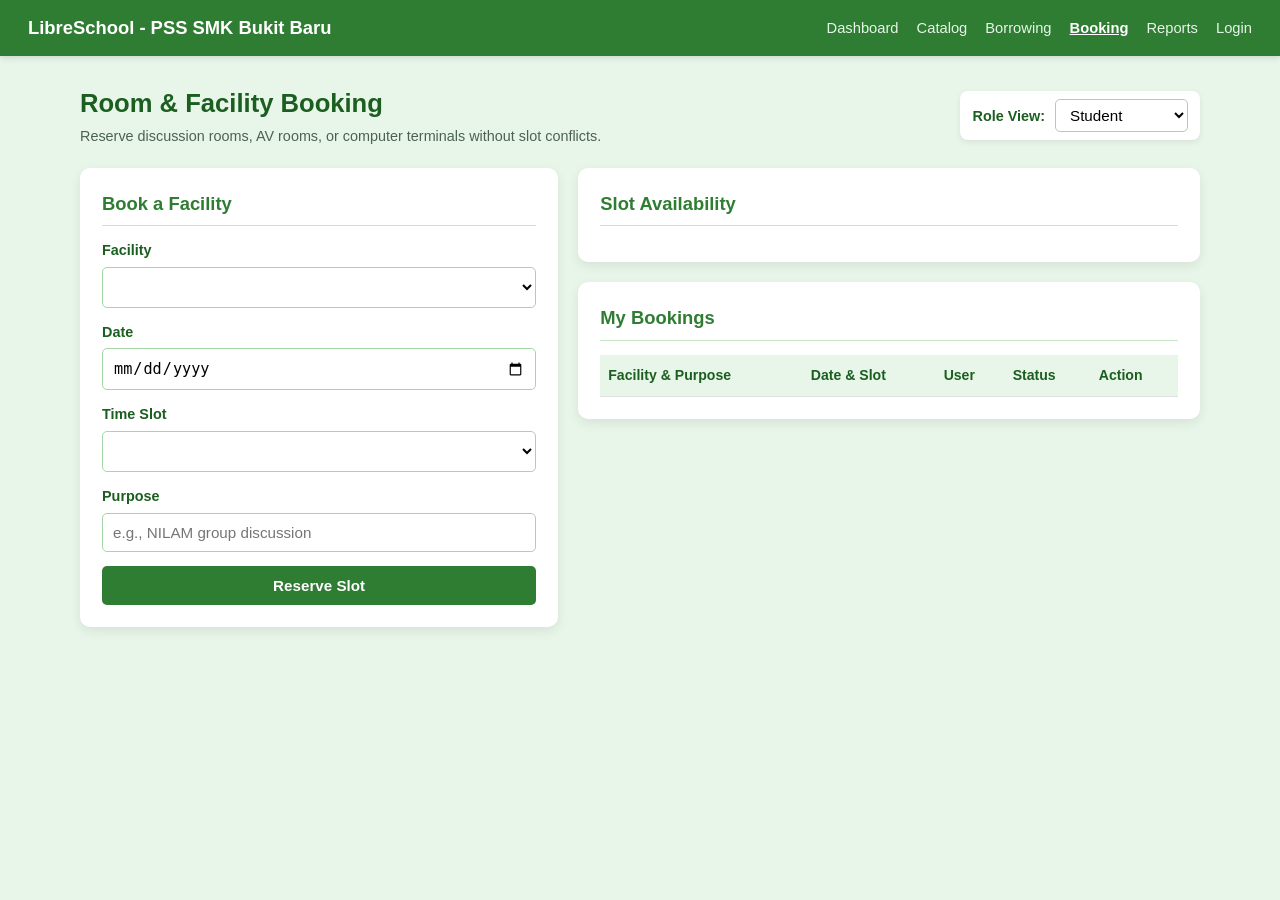
==== booking.html @ 4d8b5190 "Update booking.html" ====
<!DOCTYPE html>
<html lang="en">
<head>
    <meta charset="UTF-8">
    <meta name="viewport" content="width=device-width, initial-scale=1.0">
    <title>LibreSchool - Room & Facility Booking</title>
    <link rel="stylesheet" href="css/booking.css">
</head>
<body>

    <header class="topbar">
        <div class="brand">LibreSchool - PSS SMK Bukit Baru</div>
        <nav class="nav-links">
            <a href="dashboard.html">Dashboard</a>
            <a href="catalog.html">Catalog</a>
            <a href="borrowing.html">Borrowing</a>
            <a href="booking.html" class="active">Booking</a>
            <a href="reports.html">Reports</a>
            <a href="login.html">Login</a>
        </nav>
    </header>

    <main class="container">
        <div class="header-row">
            <div>
                <h1>Room & Facility Booking</h1>
                <p class="muted">Reserve discussion rooms, AV rooms, or computer terminals without slot conflicts.</p>
            </div>

            <div class="role-box">
                <label for="roleSelect" class="inline-label">Role View:</label>
                <select id="roleSelect" class="role-select">
                    <option value="STUDENT">Student</option>
                    <option value="TEACHER">Teacher</option>
                    <option value="GPM">Admin / GPM</option>
                </select>
            </div>
        </div>

        <div id="alertBox" class="alert" role="alert"></div>

        <div class="grid">
            <div>
                <div class="card">
                    <h2 id="formHeading">Book a Facility</h2>
                    <form id="bookingForm">
                        <input type="hidden" id="editId" value="">

                        <div class="form-group">
                            <label for="facilitySelect">Facility</label>
                            <select id="facilitySelect" required></select>
                        </div>

                        <div class="form-group">
                            <label for="dateInput">Date</label>
                            <input type="date" id="dateInput" required>
                        </div>

                        <div class="form-group">
                            <label for="slotSelect">Time Slot</label>
                            <select id="slotSelect" required></select>
                        </div>

                        <div class="form-group">
                            <label for="purposeInput">Purpose</label>
                            <input type="text" id="purposeInput" placeholder="e.g., NILAM group discussion" required>
                        </div>

                        <button type="submit" id="submitBtn" class="btn-full">Reserve Slot</button>
                        <button type="button" id="cancelEditBtn" class="btn-full btn-secondary hidden">Cancel Reschedule</button>
                    </form>
                </div>

                <div id="gpmPanel" class="card hidden">
                    <h2>GPM Facility Setup</h2>
                    <p class="muted mb-10">Enable or set facilities to maintenance.</p>
                    <div id="facilityStatusList"></div>
                </div>
            </div>

            <div>
                <div class="card">
                    <h2>Slot Availability</h2>
                    <p class="muted" id="scheduleSubtitle"></p>
                    <div id="slotGrid" class="slot-grid"></div>
                </div>

                <div class="card">
                    <h2 id="tableHeading">My Bookings</h2>
                    <div class="table-wrapper">
                        <table>
                            <thead>
                                <tr>
                                    <th>Facility & Purpose</th>
                                    <th>Date & Slot</th>
                                    <th>User</th>
                                    <th>Status</th>
                                    <th>Action</th>
                                </tr>
                            </thead>
                            <tbody id="bookingsBody"></tbody>
                        </table>
                    </div>
                </div>
            </div>
        </div>
    </main>

    <script src="js/booking.js"></script>
</body>
</html>
---- css/booking.css ----
body {
    font-family: Arial, sans-serif;
    background-color: #e8f5e9;
    color: #1b2e1e;
    margin: 0;
    padding: 0;
    line-height: 1.5;
}

/* Green Theme Topbar */
.topbar {
    background-color: #2e7d32;
    color: white;
    padding: 14px 28px;
    display: flex;
    justify-content: space-between;
    align-items: center;
    flex-wrap: wrap;
    gap: 12px;
    box-shadow: 0 2px 6px rgba(0, 0, 0, 0.12);
}

.brand {
    font-size: 1.15rem;
    font-weight: bold;
}

.nav-links {
    display: flex;
    gap: 18px;
    flex-wrap: wrap;
}

.nav-links a {
    color: #e8f5e9;
    text-decoration: none;
    font-size: 0.92rem;
}

.nav-links a:hover,
.nav-links a.active {
    color: white;
    font-weight: bold;
    text-decoration: underline;
}

.container {
    max-width: 1120px;
    margin: 28px auto;
    padding: 0 18px;
}

.header-row {
    display: flex;
    justify-content: space-between;
    align-items: center;
    flex-wrap: wrap;
    gap: 12px;
    margin-bottom: 20px;
}

h1 {
    color: #1b5e20;
    margin: 0 0 4px 0;
    font-size: 1.6rem;
}

h2 {
    color: #2e7d32;
    margin: 0 0 14px 0;
    font-size: 1.15rem;
    border-bottom: 1px solid #c8e6c9;
    padding-bottom: 8px;
}

.muted {
    color: #4b634d;
    font-size: 0.9rem;
    margin: 0;
}

.mb-10 {
    margin-bottom: 10px;
}

.role-box {
    background: white;
    padding: 8px 12px;
    border-radius: 8px;
    box-shadow: 0 2px 6px rgba(0, 0, 0, 0.08);
    font-size: 0.9rem;
}

.inline-label {
    display: inline;
    margin-right: 6px;
}

.role-select {
    width: auto;
    padding: 6px 10px;
}

.grid {
    display: grid;
    grid-template-columns: 1fr 1.3fr;
    gap: 20px;
}

@media (max-width: 820px) {
    .grid {
        grid-template-columns: 1fr;
    }
}

.card {
    background: white;
    padding: 22px;
    border-radius: 10px;
    box-shadow: 0 4px 12px rgba(0, 0, 0, 0.08);
    margin-bottom: 20px;
}

.form-group {
    margin-bottom: 14px;
}

label {
    display: block;
    font-size: 0.9rem;
    font-weight: bold;
    color: #1b5e20;
    margin-bottom: 5px;
}

input, select {
    width: 100%;
    padding: 10px;
    border: 1px solid #a5d6a7;
    border-radius: 5px;
    font-size: 0.95rem;
    box-sizing: border-box;
    background: white;
}

input:focus, select:focus {
    outline: 2px solid #2e7d32;
    border-color: #2e7d32;
}

button {
    background: #2e7d32;
    color: white;
    padding: 11px 14px;
    border: none;
    border-radius: 5px;
    cursor: pointer;
    font-size: 0.95rem;
    font-weight: bold;
}

button:hover {
    background: #1b5e20;
}

.btn-full {
    width: 100%;
}

.btn-secondary {
    background: #66bb6a;
    color: #102a12;
    margin-top: 8px;
}

.btn-secondary:hover {
    background: #4caf50;
    color: white;
}

.btn-sm {
    padding: 6px 10px;
    font-size: 0.8rem;
}

.btn-danger {
    background: #c62828;
    color: white;
}

.btn-danger:hover {
    background: #8e0000;
}

/* Slot Grid */
.slot-grid {
    display: grid;
    grid-template-columns: repeat(auto-fill, minmax(145px, 1fr));
    gap: 10px;
    margin-top: 12px;
}

.slot-item {
    padding: 10px;
    border-radius: 6px;
    text-align: center;
    font-size: 0.85rem;
    border: 1px solid transparent;
}

.slot-available {
    background: #e8f5e9;
    color: #1b5e20;
    border-color: #81c784;
    cursor: pointer;
}

.slot-available:hover {
    background: #c8e6c9;
}

.slot-booked {
    background: #ffebee;
    color: #b71c1c;
    border-color: #ef9a9a;
    cursor: not-allowed;
}

.slot-closed {
    background: #fff8e1;
    color: #8d6e00;
    border-color: #ffe082;
    cursor: not-allowed;
}

/* Alerts */
.alert {
    display: none;
    padding: 12px 14px;
    border-radius: 6px;
    margin-bottom: 18px;
    font-size: 0.9rem;
    font-weight: bold;
}

.alert-success {
    display: block;
    background: #c8e6c9;
    color: #1b5e20;
    border: 1px solid #66bb6a;
}

.alert-error {
    display: block;
    background: #ffcdd2;
    color: #b71c1c;
    border: 1px solid #e57373;
}

/* Table */
.table-wrapper {
    overflow-x: auto;
}

table {
    width: 100%;
    border-collapse: collapse;
    font-size: 0.88rem;
}

th, td {
    padding: 10px 8px;
    text-align: left;
    border-bottom: 1px solid #e0e0e0;
}

th {
    background: #e8f5e9;
    color: #1b5e20;
}

.status-badge {
    padding: 3px 8px;
    border-radius: 12px;
    font-size: 0.75rem;
    font-weight: bold;
}

.status-active {
    background: #c8e6c9;
    color: #1b5e20;
}

.status-cancelled {
    background: #eeeeee;
    color: #616161;
}

.admin-row {
    display: flex;
    justify-content: space-between;
    align-items: center;
    padding: 8px 0;
    border-bottom: 1px solid #eeeeee;
    font-size: 0.88rem;
}

.hidden {
    display: none;
}
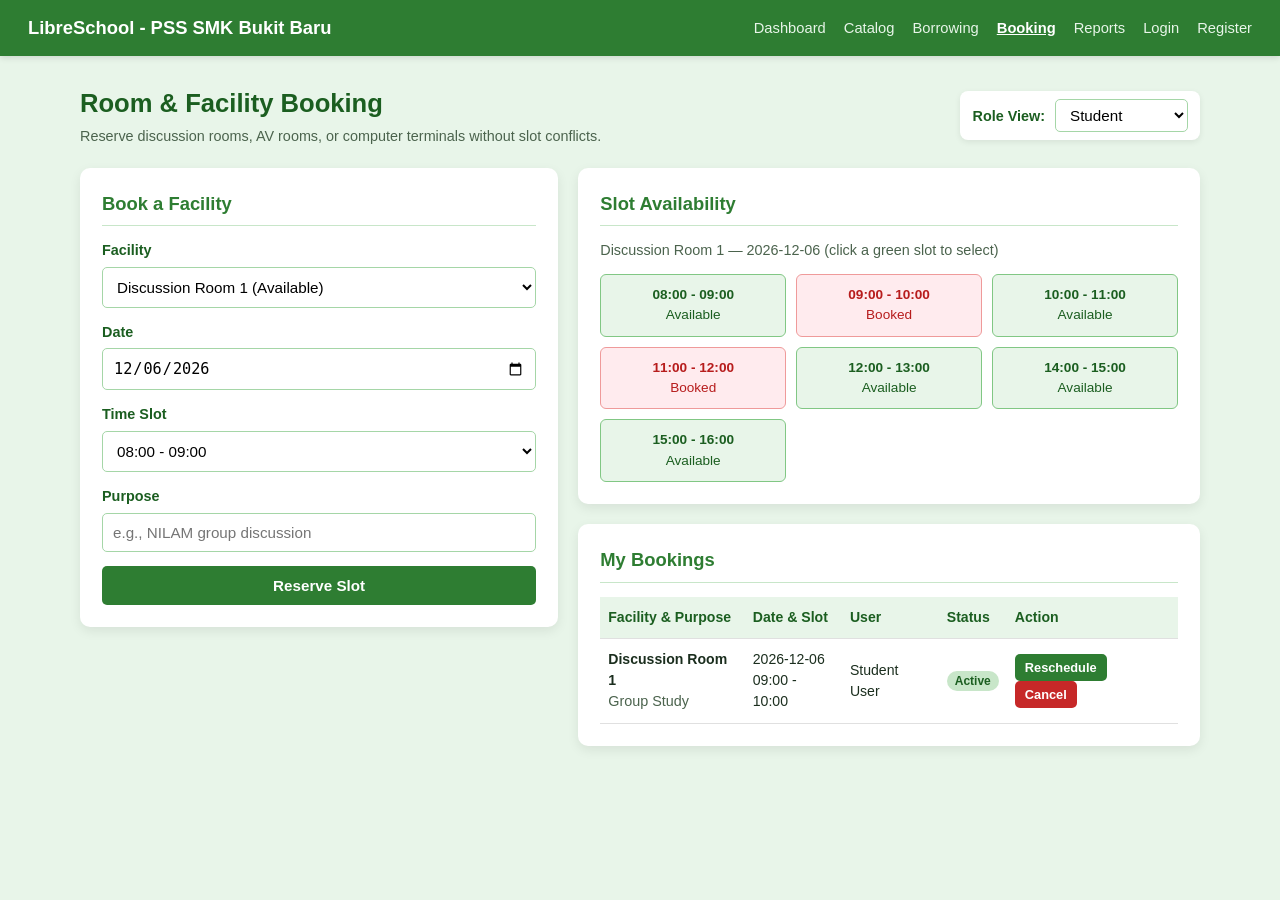
==== commit c8ba99ee: "Update booking.html" ====
--- a/booking.html
+++ b/booking.html
@@ -17,6 +17,7 @@
             <a href="booking.html" class="active">Booking</a>
             <a href="reports.html">Reports</a>
             <a href="login.html">Login</a>
+            <a href="register.html">Register</a>
         </nav>
     </header>
 
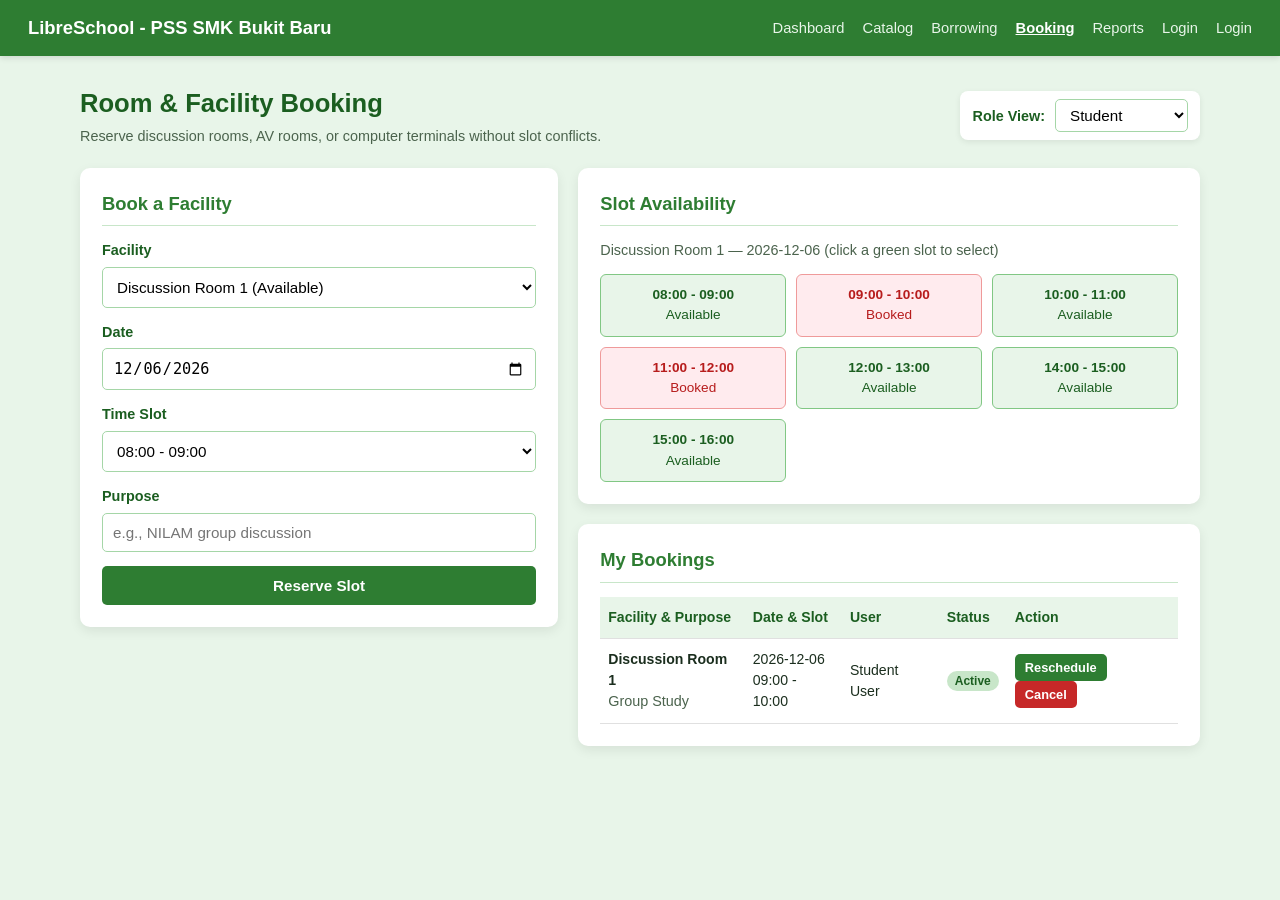
==== commit c8382f6d: "Update booking.html" ====
--- a/booking.html
+++ b/booking.html
@@ -17,7 +17,7 @@
             <a href="booking.html" class="active">Booking</a>
             <a href="reports.html">Reports</a>
             <a href="login.html">Login</a>
-            <a href="register.html">Register</a>
+            <a href="register.html">Login</a>
         </nav>
     </header>
 
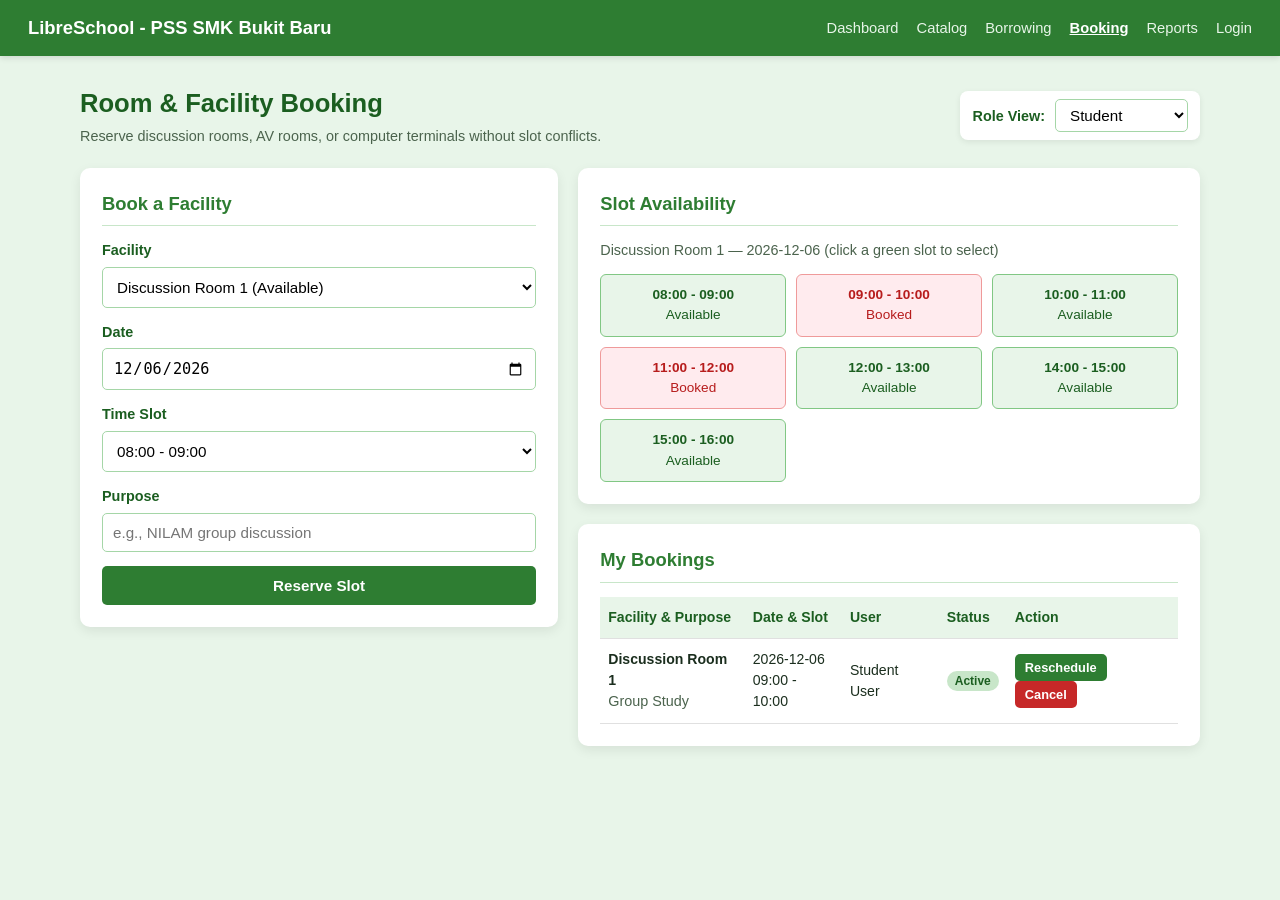
==== commit f102949f: "Merge branch 'main' of https://github.com/zhariffy/Web-Programming-Workshop" ====
--- a/booking.html
+++ b/booking.html
@@ -17,7 +17,6 @@
             <a href="booking.html" class="active">Booking</a>
             <a href="reports.html">Reports</a>
             <a href="login.html">Login</a>
-            <a href="register.html">Login</a>
         </nav>
     </header>
 
